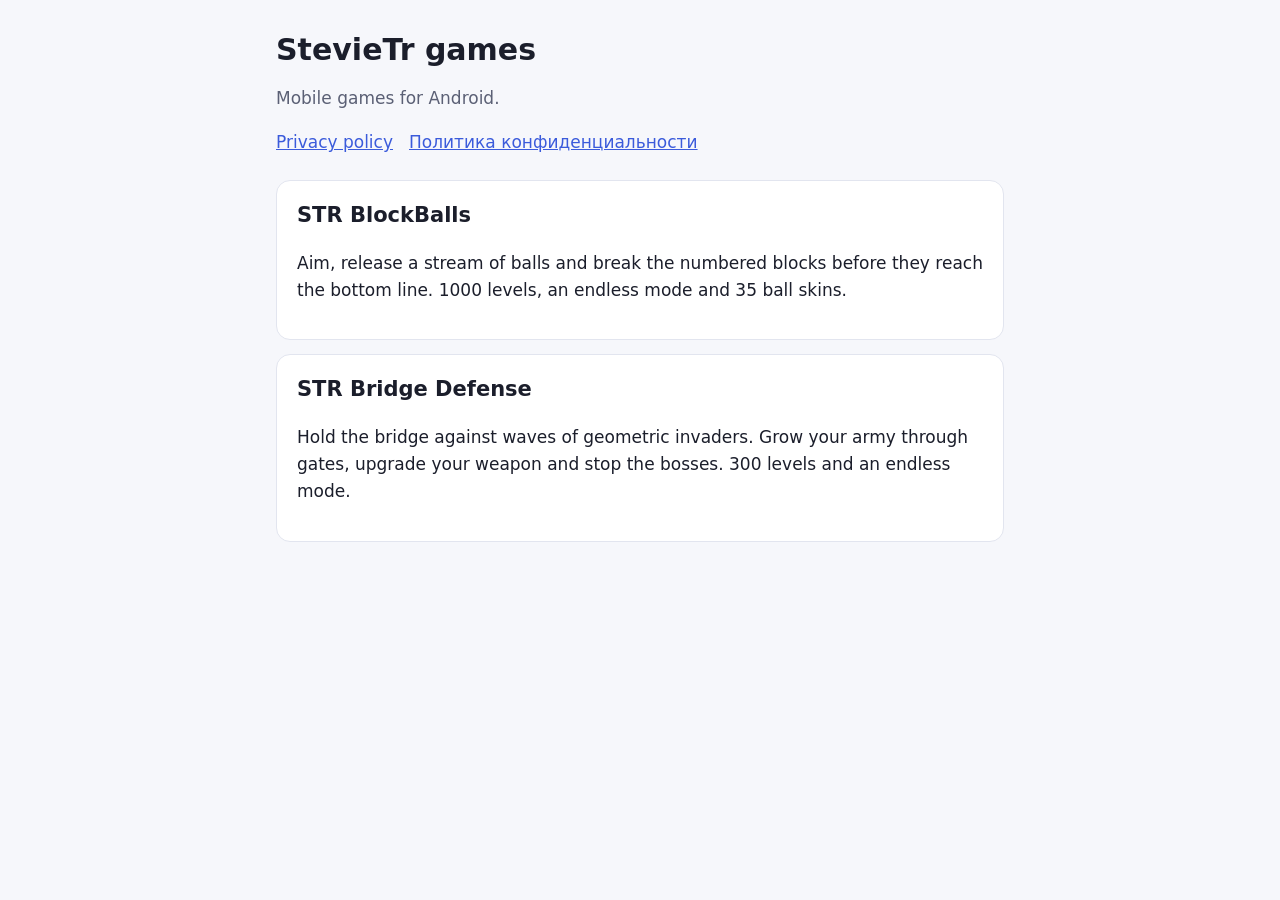
==== index.html @ b7b273fb "Developer site: game list, privacy policy (EN/RU), app-ads.txt app-ads.txt names the AdMob publisher" ====
<!doctype html>
<html lang="en">
<head>
  <meta charset="utf-8">
  <meta name="viewport" content="width=device-width, initial-scale=1">
  <title>StevieTr games</title>
  <link rel="stylesheet" href="style.css">
</head>
<body>
<main>
  <h1>StevieTr games</h1>
  <p class="muted">Mobile games for Android.</p>
  <nav><a href="privacy.html">Privacy policy</a><a href="privacy.html#ru">Политика конфиденциальности</a></nav>

  <div class="card">
    <h2>STR BlockBalls</h2>
    <p>Aim, release a stream of balls and break the numbered blocks before they reach the bottom line.
      1000 levels, an endless mode and 35 ball skins.</p>
  </div>

  <div class="card">
    <h2>STR Bridge Defense</h2>
    <p>Hold the bridge against waves of geometric invaders. Grow your army through gates, upgrade your
      weapon and stop the bosses. 300 levels and an endless mode.</p>
  </div>
</main>
</body>
</html>
---- style.css ----
:root {
  --bg: #f6f7fb;
  --card: #ffffff;
  --text: #1b1e2b;
  --muted: #5b6075;
  --accent: #3b5bdb;
  --line: #e2e5ef;
}
@media (prefers-color-scheme: dark) {
  :root {
    --bg: #0f1220;
    --card: #181c2e;
    --text: #e8eaf3;
    --muted: #9aa0b8;
    --accent: #8ea8ff;
    --line: #2a2f45;
  }
}
* { box-sizing: border-box; }
body {
  margin: 0;
  background: var(--bg);
  color: var(--text);
  font: 17px/1.6 system-ui, -apple-system, "Segoe UI", Roboto, sans-serif;
}
main { max-width: 760px; margin: 0 auto; padding: 32px 16px 64px; }
h1 { font-size: 30px; line-height: 1.2; margin: 0 0 8px; }
h2 { font-size: 21px; margin: 32px 0 8px; }
p, li { color: var(--text); }
.muted { color: var(--muted); }
a { color: var(--accent); }
.card { background: var(--card); border: 1px solid var(--line); border-radius: 14px; padding: 18px 20px; margin: 14px 0; }
.card h2 { margin-top: 0; }
nav { display: flex; gap: 16px; flex-wrap: wrap; margin-bottom: 24px; }
hr { border: 0; border-top: 1px solid var(--line); margin: 40px 0; }
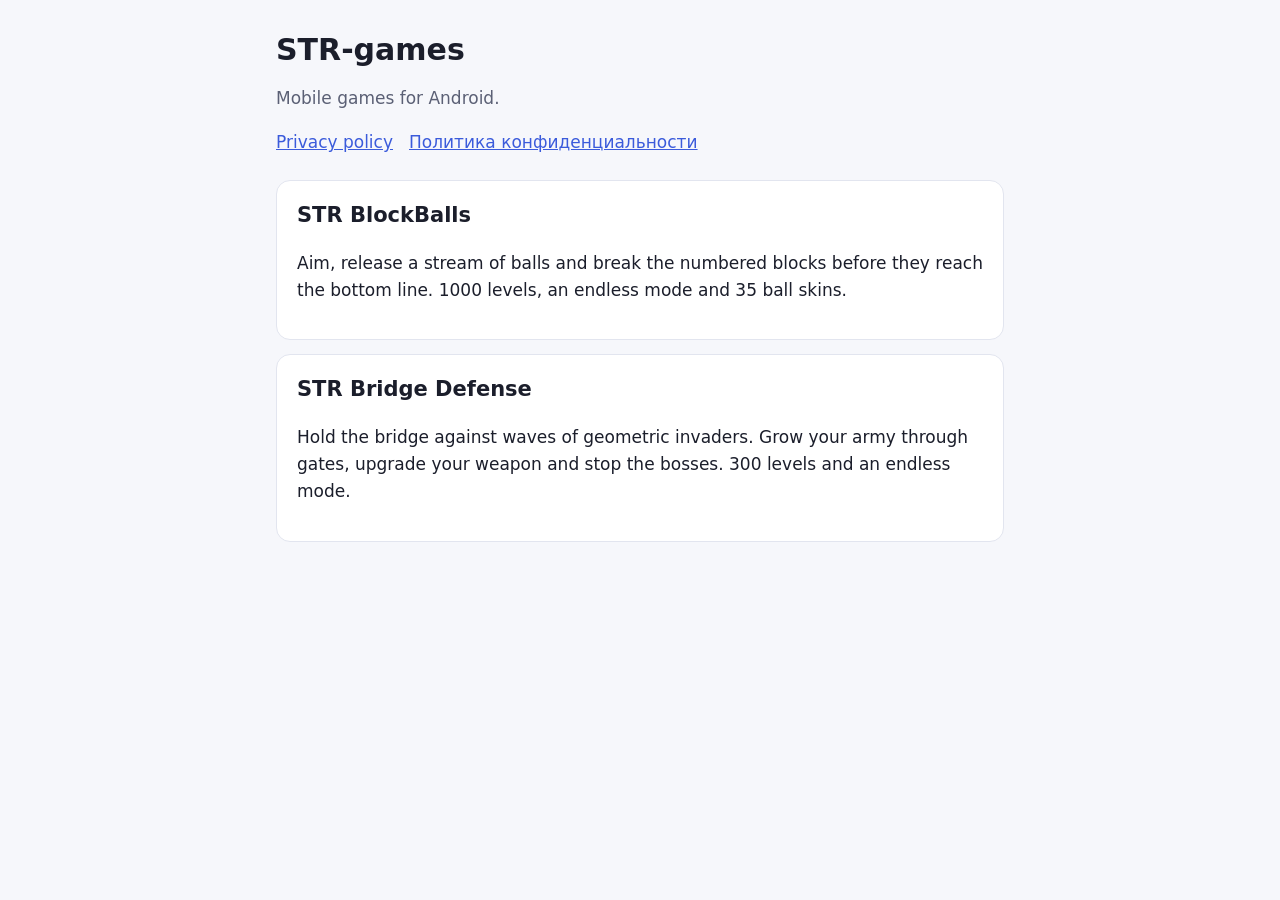
==== commit 423b083b: "Name the site STR-games Co-Authored-By: Claude Opus 5.5 (1M context) <noreply@anthropic.com>" ====
--- a/index.html
+++ b/index.html
@@ -3,12 +3,12 @@
 <head>
   <meta charset="utf-8">
   <meta name="viewport" content="width=device-width, initial-scale=1">
-  <title>StevieTr games</title>
+  <title>STR-games</title>
   <link rel="stylesheet" href="style.css">
 </head>
 <body>
 <main>
-  <h1>StevieTr games</h1>
+  <h1>STR-games</h1>
   <p class="muted">Mobile games for Android.</p>
   <nav><a href="privacy.html">Privacy policy</a><a href="privacy.html#ru">Политика конфиденциальности</a></nav>
 
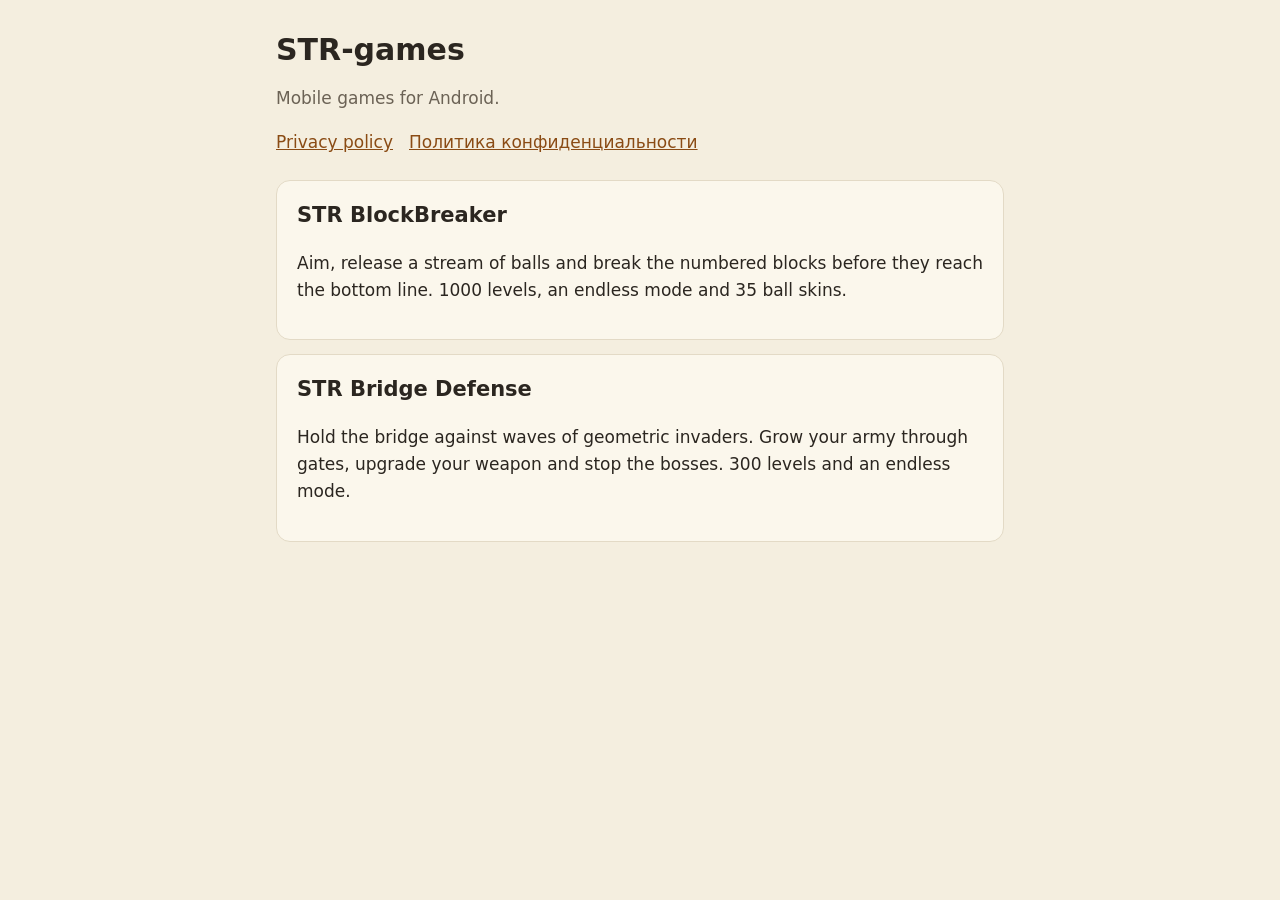
==== commit 0718f801: "Rename STR BlockBalls to STR BlockBreaker Co-Authored-By: Claude Opus 5.5 (1M context) <noreply@anth" ====
--- a/index.html
+++ b/index.html
@@ -13,7 +13,7 @@
   <nav><a href="privacy.html">Privacy policy</a><a href="privacy.html#ru">Политика конфиденциальности</a></nav>
 
   <div class="card">
-    <h2>STR BlockBalls</h2>
+    <h2>STR BlockBreaker</h2>
     <p>Aim, release a stream of balls and break the numbered blocks before they reach the bottom line.
       1000 levels, an endless mode and 35 ball skins.</p>
   </div>
--- a/style.css
+++ b/style.css
@@ -1,20 +1,12 @@
+/* Ivory ("elephant bone") page for easy reading, in light and dark mode alike. */
 :root {
-  --bg: #f6f7fb;
-  --card: #ffffff;
-  --text: #1b1e2b;
-  --muted: #5b6075;
-  --accent: #3b5bdb;
-  --line: #e2e5ef;
-}
-@media (prefers-color-scheme: dark) {
-  :root {
-    --bg: #0f1220;
-    --card: #181c2e;
-    --text: #e8eaf3;
-    --muted: #9aa0b8;
-    --accent: #8ea8ff;
-    --line: #2a2f45;
-  }
+  color-scheme: light;
+  --bg: #f4eedf;
+  --card: #fbf7ec;
+  --text: #2b2620;
+  --muted: #6b6255;
+  --accent: #8a4b14;
+  --line: #e3dac6;
 }
 * { box-sizing: border-box; }
 body {
@@ -26,7 +18,6 @@
 main { max-width: 760px; margin: 0 auto; padding: 32px 16px 64px; }
 h1 { font-size: 30px; line-height: 1.2; margin: 0 0 8px; }
 h2 { font-size: 21px; margin: 32px 0 8px; }
-p, li { color: var(--text); }
 .muted { color: var(--muted); }
 a { color: var(--accent); }
 .card { background: var(--card); border: 1px solid var(--line); border-radius: 14px; padding: 18px 20px; margin: 14px 0; }
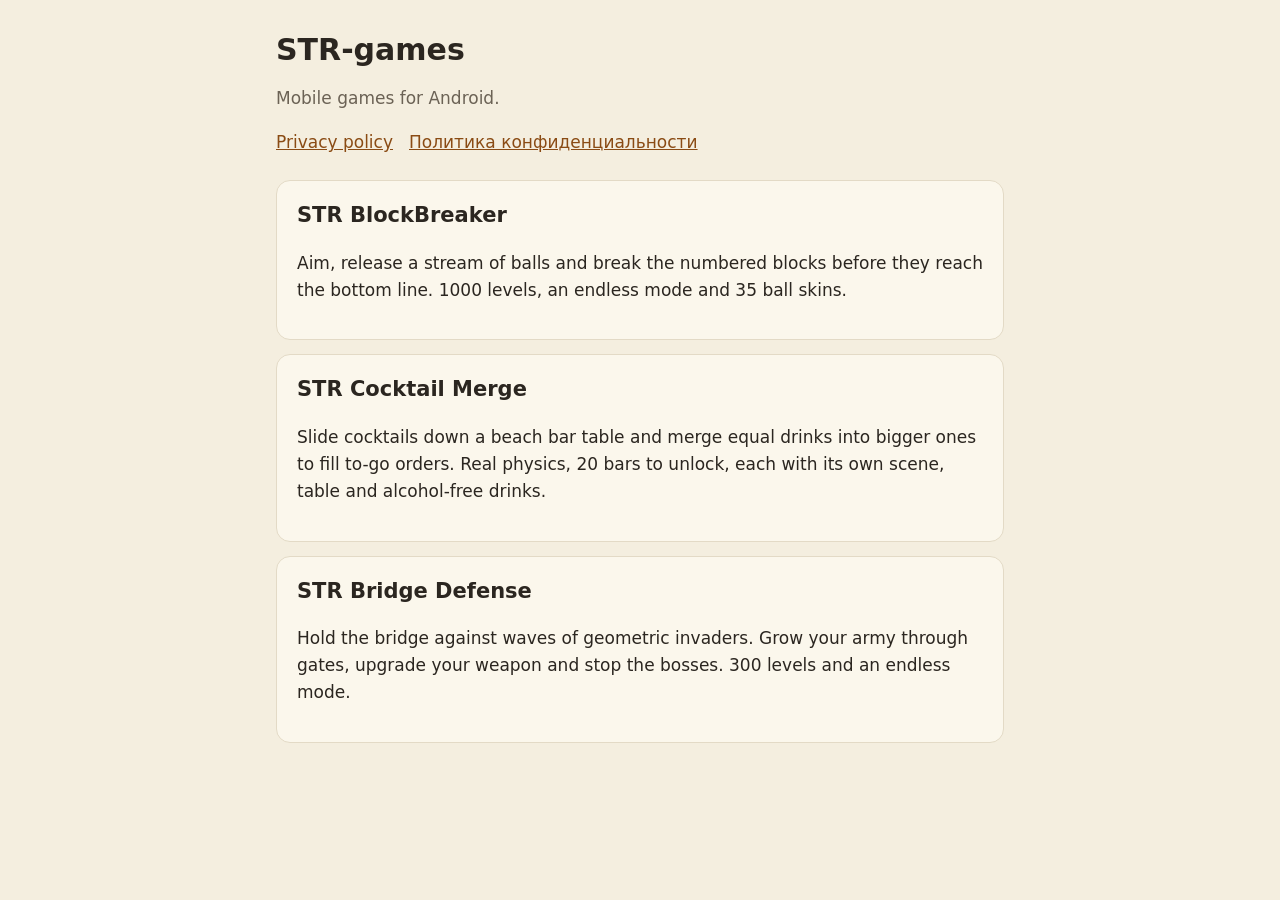
==== commit 96cdf7dd: "Add STR Cocktail Merge to the game list and the privacy policy Co-Authored-By: Claude Opus 5.5 <nore" ====
--- a/index.html
+++ b/index.html
@@ -19,6 +19,12 @@
   </div>
 
   <div class="card">
+    <h2>STR Cocktail Merge</h2>
+    <p>Slide cocktails down a beach bar table and merge equal drinks into bigger ones to fill to-go orders.
+      Real physics, 20 bars to unlock, each with its own scene, table and alcohol-free drinks.</p>
+  </div>
+
+  <div class="card">
     <h2>STR Bridge Defense</h2>
     <p>Hold the bridge against waves of geometric invaders. Grow your army through gates, upgrade your
       weapon and stop the bosses. 300 levels and an endless mode.</p>
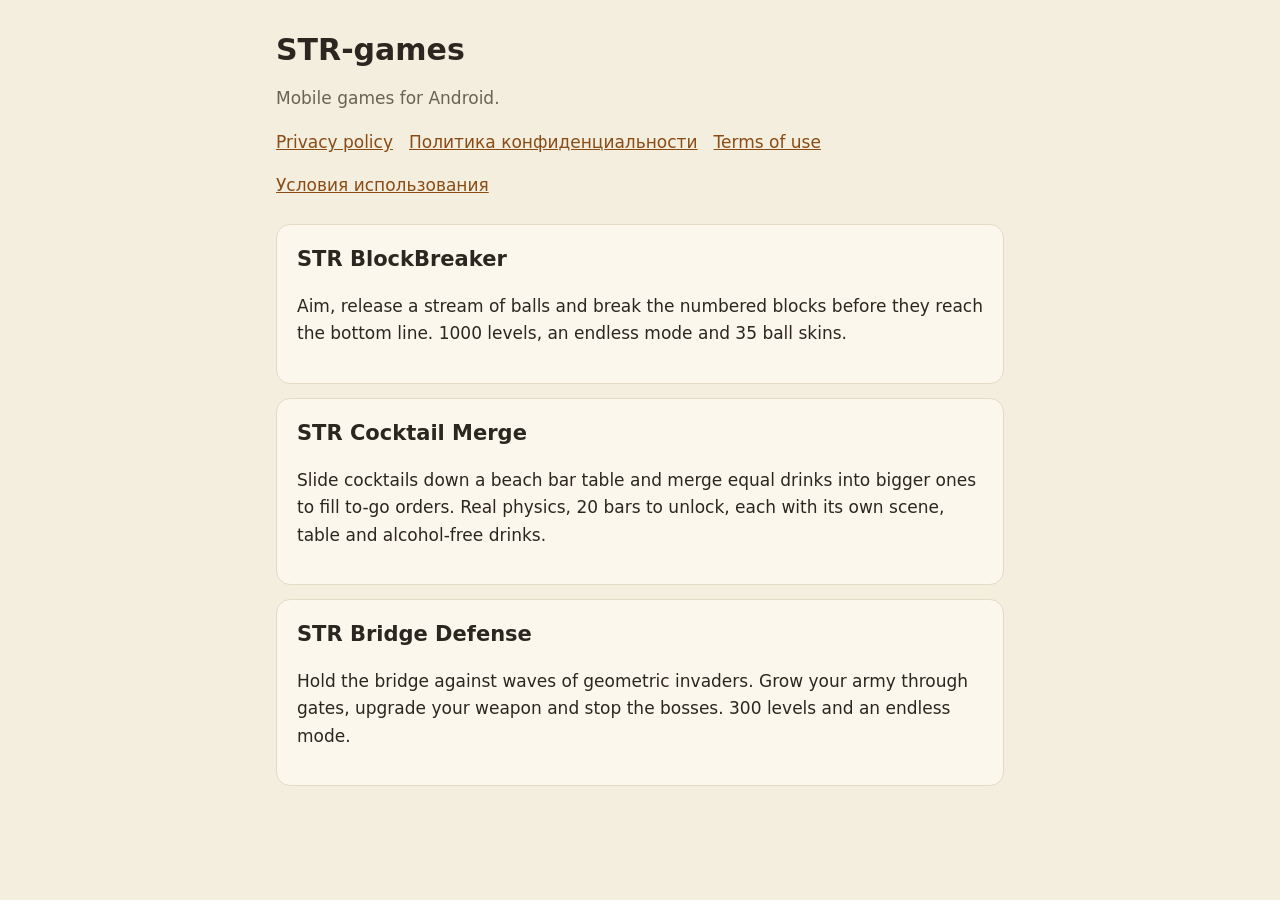
==== commit 723ba81e: "Add a terms of use page (EN/RU) and link it from the site Co-Authored-By: Claude Sonnet 5.5 <noreply" ====
--- a/index.html
+++ b/index.html
@@ -10,7 +10,7 @@
 <main>
   <h1>STR-games</h1>
   <p class="muted">Mobile games for Android.</p>
-  <nav><a href="privacy.html">Privacy policy</a><a href="privacy.html#ru">Политика конфиденциальности</a></nav>
+  <nav><a href="privacy.html">Privacy policy</a><a href="privacy.html#ru">Политика конфиденциальности</a><a href="terms.html">Terms of use</a><a href="terms.html#ru">Условия использования</a></nav>
 
   <div class="card">
     <h2>STR BlockBreaker</h2>
